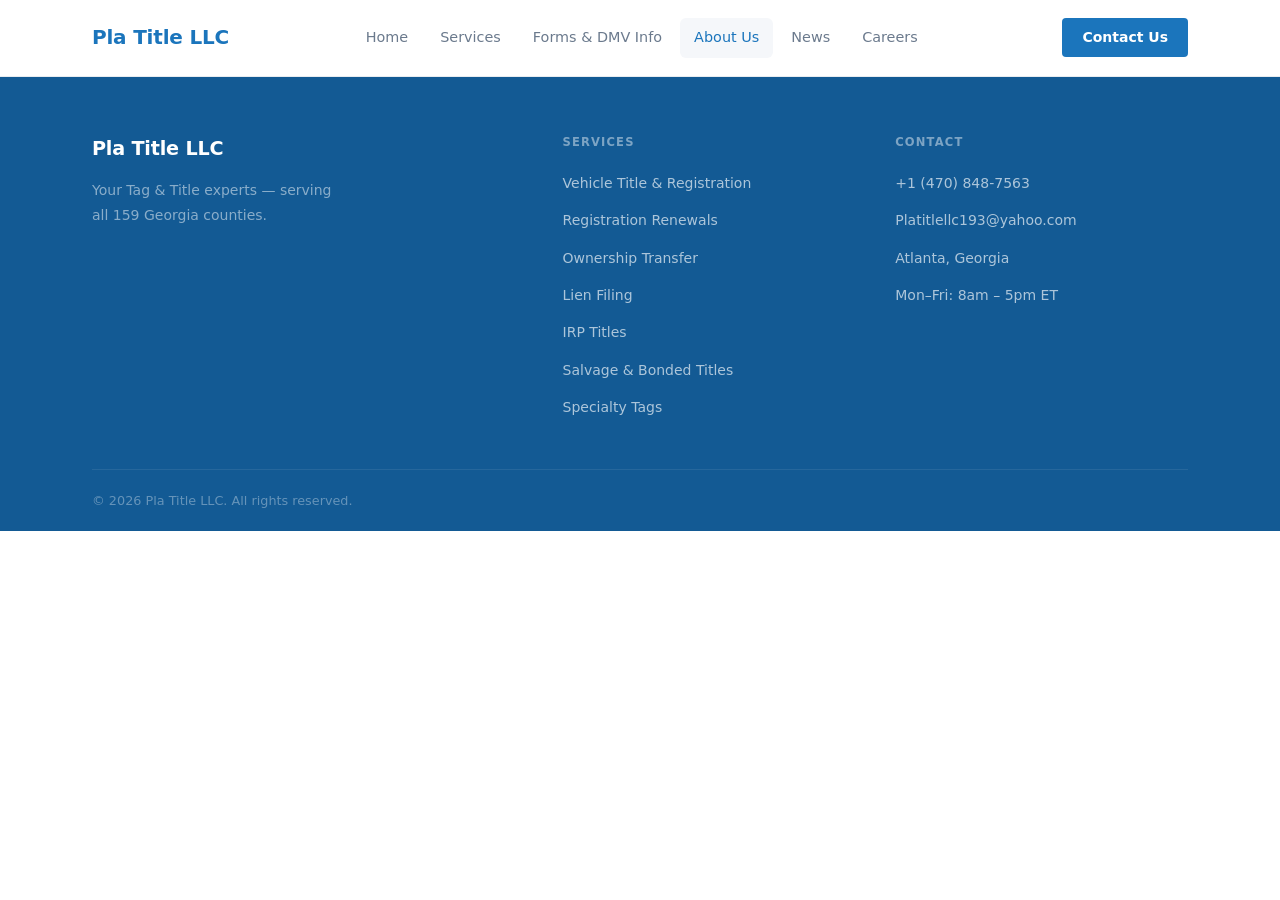
==== about.html @ d5fa71fb "Unified footer across all pages, remove DMV/Company cols, fix responsive" ====
<!DOCTYPE html>
<html lang="en">
<head>
  <meta charset="UTF-8" />
  <meta name="viewport" content="width=device-width, initial-scale=1.0" />
  <title>About Us – Pla Title LLC</title>
  <link rel="stylesheet" href="styles.css" />
</head>
<body>

  <header>
    <div class="nav-wrapper">
      <a href="index.html" class="logo"><span class="logo-name">Pla Title LLC</span></a>
      <nav>
        <a href="index.html" class="nav-link">Home</a>
        <a href="services.html" class="nav-link">Services</a>
        <a href="forms.html" class="nav-link">Forms &amp; DMV Info</a>
        <a href="about.html" class="nav-link active">About Us</a>
        <a href="news.html" class="nav-link">News</a>
        <a href="careers.html" class="nav-link">Careers</a>
      </nav>
      <a href="contact.html" class="btn-contact">Contact Us</a>
      <button class="hamburger" id="hamburger" aria-label="Open menu"><span></span><span></span><span></span></button>
    </div>
  </header>

  <div class="mobile-nav" id="mobileNav">
    <button class="mobile-close" id="mobileClose">✕</button>
    <a href="index.html">Home</a>
    <a href="services.html">Services</a>
    <a href="forms.html">Forms &amp; DMV Information</a>
    <a href="about.html">About Us</a>
    <a href="news.html">News</a>
    <a href="careers.html">Careers</a>
    <a href="contact.html" class="btn-contact">Contact Us</a>
  </div>

  <!--
  <section class="page-hero">...</section>
  <section class="section">...</section>
  <section class="section section-alt">...</section>
  <section class="cta-band">...</section>
  -->

  <footer>
    <div class="container">
      <div class="footer-top">
        <div class="footer-brand">
          <a href="index.html" class="logo"><span class="logo-name">Pla Title LLC</span></a>
          <p>Your Tag &amp; Title experts — serving all 159 Georgia counties.</p>
        </div>
        <div class="footer-cols">
          <div class="footer-col">
            <h4>Services</h4>
            <ul>
              <li><a href="services.html#vehicle-title">Vehicle Title &amp; Registration</a></li>
              <li><a href="services.html#renewals">Registration Renewals</a></li>
              <li><a href="services.html#transfers">Ownership Transfer</a></li>
              <li><a href="services.html#lien">Lien Filing</a></li>
              <li><a href="services.html#irp">IRP Titles</a></li>
              <li><a href="services.html#salvage">Salvage &amp; Bonded Titles</a></li>
              <li><a href="services.html#specialty">Specialty Tags</a></li>
            </ul>
          </div>
          <div class="footer-col">
            <h4>Contact</h4>
            <ul>
              <li><a href="https://wa.me/14708487563" target="_blank" rel="noopener">+1 (470) 848-7563</a></li>
              <li><a href="mailto:Platitlellc193@yahoo.com">Platitlellc193@yahoo.com</a></li>
              <li><a href="#">Atlanta, Georgia</a></li>
              <li><a href="#">Mon–Fri: 8am – 5pm ET</a></li>
            </ul>
          </div>
        </div>
      </div>
      <div class="footer-bottom">
        <p>© 2026 Pla Title LLC. All rights reserved.</p>
      </div>
    </div>
  </footer>

  <script src="script.js"></script>
</body>
</html>
---- styles.css ----
/* ===== RESET ===== */
*, *::before, *::after { box-sizing: border-box; margin: 0; padding: 0; }

:root {
  --navy: #1B75BC;
  --navy-dark: #135a94;
  --gold: #E84E1B;
  --white: #ffffff;
  --off-white: #f5f7fa;
  --light-gray: #e8ecf0;
  --gray: #6b7a8d;
  --text: #1e2d3d;
  --max-w: 1160px;
}

html { scroll-behavior: smooth; }
body { font-family: 'Segoe UI', system-ui, sans-serif; color: var(--text); background: var(--white); line-height: 1.65; font-size: 16px; }
a { text-decoration: none; color: inherit; }
img { max-width: 100%; display: block; }
ul { list-style: none; }

.container { max-width: var(--max-w); margin: 0 auto; padding: 0 32px; }

/* ===== HEADER ===== */
header {
  background: var(--white);
  border-bottom: 1px solid var(--light-gray);
  position: sticky;
  top: 0;
  z-index: 100;
}
.nav-wrapper {
  display: flex;
  align-items: center;
  justify-content: space-between;
  padding: 18px 32px;
  max-width: var(--max-w);
  margin: 0 auto;
}
.logo { display: flex; align-items: center; }
.logo-name {
  font-size: 1.25rem;
  font-weight: 700;
  color: var(--navy);
  letter-spacing: -0.2px;
}

nav { display: flex; gap: 4px; align-items: center; }
.nav-link {
  padding: 8px 14px;
  font-size: 0.9rem;
  font-weight: 500;
  color: var(--gray);
  border-radius: 6px;
  transition: color 0.2s, background 0.2s;
  white-space: nowrap;
  position: relative;
}
.nav-link:hover, .nav-link.active { color: var(--navy); background: var(--off-white); }

/* Dropdown */
.nav-item { position: relative; }
.nav-item:hover .dropdown { opacity: 1; visibility: visible; transform: translateY(0); }
.dropdown {
  position: absolute;
  top: calc(100% + 6px);
  left: 0;
  min-width: 210px;
  background: var(--white);
  border: 1px solid var(--light-gray);
  border-radius: 8px;
  box-shadow: 0 8px 32px rgba(0,0,0,0.10);
  padding: 6px;
  opacity: 0;
  visibility: hidden;
  transform: translateY(-6px);
  transition: all 0.2s;
  z-index: 200;
}
.dropdown a {
  display: block;
  padding: 8px 12px;
  font-size: 0.875rem;
  color: var(--gray);
  border-radius: 6px;
  transition: all 0.15s;
}
.dropdown a:hover { background: var(--off-white); color: var(--navy); }

.btn-contact {
  background: var(--navy);
  color: var(--white);
  padding: 8px 20px;
  border-radius: 4px;
  font-size: 0.875rem;
  font-weight: 600;
  white-space: nowrap;
  margin-left: 8px;
  transition: opacity 0.15s;
}
.btn-contact:hover { opacity: 0.85; }

/* Hamburger */
.hamburger {
  display: none;
  flex-direction: column;
  gap: 5px;
  background: none;
  border: none;
  cursor: pointer;
  padding: 4px;
}
.hamburger span { width: 22px; height: 2px; background: var(--navy); border-radius: 2px; transition: all 0.2s; }
.hamburger.open span:nth-child(1) { transform: translateY(7px) rotate(45deg); }
.hamburger.open span:nth-child(2) { opacity: 0; }
.hamburger.open span:nth-child(3) { transform: translateY(-7px) rotate(-45deg); }

.mobile-nav {
  display: none;
  position: fixed;
  inset: 0;
  background: var(--navy-dark);
  z-index: 99;
  padding: 72px 24px 24px;
  flex-direction: column;
  gap: 4px;
  overflow-y: auto;
}
.mobile-nav.open { display: flex; }
.mobile-nav a { color: rgba(255,255,255,0.85); font-size: 1.05rem; font-weight: 500; padding: 13px 16px; border-radius: 6px; border-bottom: 1px solid rgba(255,255,255,0.06); }
.mobile-nav a:hover { background: rgba(255,255,255,0.08); color: #fff; }
.mobile-nav .btn-contact { background: var(--gold); color: var(--navy-dark); text-align: center; margin-top: 16px; border-bottom: none; }
.mobile-close { position: fixed; top: 16px; right: 20px; background: none; border: none; color: #fff; font-size: 1.6rem; cursor: pointer; z-index: 100; }

/* ===== HERO ===== */
.hero {
  background: url('hero.jpg') center center / cover no-repeat;
  position: relative;
  padding: 120px 0;
  text-align: center;
  color: var(--white);
}
.hero::before {
  content: '';
  position: absolute;
  inset: 0;
  background: linear-gradient(rgba(10,30,55,0.72), rgba(10,30,55,0.72));
}
.hero-inner { position: relative; max-width: 680px; margin: 0 auto; }
.hero h1 {
  font-size: clamp(2rem, 4.5vw, 3rem);
  font-weight: 700;
  line-height: 1.2;
  margin-bottom: 18px;
  color: var(--white);
}
.hero p {
  font-size: 1.1rem;
  color: rgba(255,255,255,0.82);
  margin-bottom: 32px;
  line-height: 1.7;
}
.btn-learn {
  display: inline-block;
  background: var(--gold);
  color: var(--navy-dark);
  font-weight: 600;
  font-size: 0.9rem;
  padding: 11px 28px;
  border-radius: 4px;
  transition: opacity 0.15s;
}
.btn-learn:hover { opacity: 0.88; }

/* ===== SECTIONS ===== */
.section { padding: 80px 0; }
.section-alt { background: var(--off-white); }
.section-dark { background: var(--navy); }

.section-label {
  display: inline-block;
  font-size: 0.75rem;
  font-weight: 700;
  letter-spacing: 0.1em;
  text-transform: uppercase;
  color: var(--gold);
  margin-bottom: 10px;
}
.section-header { text-align: center; margin-bottom: 52px; }
.section-header h2 { font-size: clamp(1.6rem, 2.8vw, 2.1rem); font-weight: 700; color: var(--text); margin-bottom: 12px; }
.section-header p { color: var(--gray); max-width: 580px; margin: 0 auto; font-size: 1rem; }

/* ===== ABOUT ===== */
.about-block {
  display: grid;
  grid-template-columns: 1fr 1fr;
  gap: 64px;
  align-items: center;
}
.about-text h2 { font-size: clamp(1.5rem, 2.5vw, 2rem); font-weight: 700; margin-bottom: 16px; }
.about-text p { color: var(--gray); margin-bottom: 16px; line-height: 1.75; }
.about-text a {
  display: inline-block;
  margin-top: 8px;
  font-weight: 600;
  color: var(--navy);
  font-size: 0.9rem;
  border-bottom: 2px solid var(--gold);
  padding-bottom: 2px;
  transition: color 0.2s;
}
.about-text a:hover { color: var(--gold); }

.about-stats {
  display: grid;
  grid-template-columns: 1fr 1fr;
  gap: 20px;
}
.stat-box {
  background: var(--white);
  border: 1px solid var(--light-gray);
  border-radius: 10px;
  padding: 28px 20px;
  text-align: center;
}
.stat-box .num { font-size: 2.2rem; font-weight: 800; color: var(--navy); display: block; line-height: 1; }
.stat-box .lbl { font-size: 0.8rem; color: var(--gray); margin-top: 6px; display: block; }

/* ===== EXPERTISE - 3 COLUMNS ===== */
.expertise-grid {
  display: grid;
  grid-template-columns: repeat(3, 1fr);
  gap: 28px;
}
.expertise-card {
  background: var(--white);
  border: 1px solid var(--light-gray);
  border-radius: 10px;
  padding: 36px 28px;
  text-align: center;
  transition: box-shadow 0.2s, transform 0.2s;
}
.expertise-card:hover { box-shadow: 0 6px 24px rgba(0,0,0,0.08); transform: translateY(-3px); }
.expertise-icon { font-size: 2.2rem; margin-bottom: 18px; }
.expertise-card h3 { font-size: 1.1rem; font-weight: 700; color: var(--navy); margin-bottom: 12px; }
.expertise-card p { color: var(--gray); font-size: 0.9rem; line-height: 1.7; }

/* ===== SEGMENTS - 4 CARDS ===== */
.segments-grid {
  display: grid;
  grid-template-columns: repeat(2, 1fr);
  gap: 24px;
}
.segment-card {
  padding: 32px 0;
  border-top: 1px solid rgba(255,255,255,0.12);
}
.segment-icon { font-size: 1.6rem; margin-bottom: 12px; }
.segment-card h3 { font-size: 1rem; font-weight: 700; color: var(--white); margin-bottom: 10px; }
.segment-card p { color: rgba(255,255,255,0.6); font-size: 0.9rem; line-height: 1.75; margin-bottom: 14px; }
.segment-card a {
  font-size: 0.82rem;
  font-weight: 600;
  color: var(--gold);
  transition: opacity 0.2s;
}
.segment-card a:hover { opacity: 0.75; }
.section-dark .section-label { color: var(--gold); }
.section-dark .section-header h2 { color: var(--white); }
.section-dark .section-header p { color: rgba(255,255,255,0.65); }

/* ===== CTA BAND ===== */
.cta-band {
  background: var(--off-white);
  border-top: 1px solid var(--light-gray);
  border-bottom: 1px solid var(--light-gray);
  padding: 64px 0;
  text-align: center;
}
.cta-band h2 { font-size: clamp(1.5rem, 2.5vw, 2rem); font-weight: 700; margin-bottom: 12px; }
.cta-band p { color: var(--gray); margin-bottom: 28px; max-width: 520px; margin-left: auto; margin-right: auto; }
.cta-actions { display: flex; gap: 12px; justify-content: center; flex-wrap: wrap; }
.btn-primary-solid {
  background: var(--navy);
  color: var(--white);
  font-weight: 600;
  font-size: 0.9rem;
  padding: 11px 26px;
  border-radius: 4px;
  transition: opacity 0.15s;
}
.btn-primary-solid:hover { opacity: 0.85; }
.btn-ghost {
  background: transparent;
  color: var(--navy);
  font-weight: 600;
  font-size: 0.9rem;
  padding: 11px 26px;
  border-radius: 4px;
  border: 1.5px solid var(--navy);
  transition: opacity 0.15s;
}
.btn-ghost:hover { opacity: 0.7; }

/* ===== PAGE HERO (inner pages) ===== */
.page-hero {
  background: var(--navy);
  padding: 100px 0;
  text-align: center;
  color: var(--white);
}
.page-hero h1 { font-size: clamp(1.6rem, 3vw, 2.2rem); font-weight: 700; color: var(--white); margin-bottom: 10px; }
.page-hero p { color: rgba(255,255,255,0.72); max-width: 560px; margin: 0 auto; }
.breadcrumb { display: flex; gap: 8px; align-items: center; justify-content: center; font-size: 0.8rem; color: rgba(255,255,255,0.5); margin-bottom: 14px; }
.breadcrumb a { color: var(--gold); }

.page-hero-services {
  background-image: url('services.jpg') !important;
  background-size: cover !important;
  background-position: center center !important;
  background-repeat: no-repeat !important;
  position: relative;
}
.page-hero-services::before {
  content: '';
  position: absolute;
  inset: 0;
  background: rgba(10, 30, 55, 0.65);
  z-index: 0;
}
.page-hero-services .container {
  position: relative;
  z-index: 1;
}

/* ===== SERVICES PAGE ===== */
.services-list { display: grid; grid-template-columns: repeat(auto-fill, minmax(300px, 1fr)); gap: 20px; }
.svc-item {
  display: flex;
  gap: 14px;
  background: var(--white);
  border: 1px solid var(--light-gray);
  border-radius: 8px;
  padding: 22px;
  transition: border-color 0.2s, box-shadow 0.2s;
}
.svc-item:hover { border-color: var(--navy); box-shadow: 0 4px 16px rgba(0,0,0,0.06); }
.svc-num {
  width: 34px;
  height: 34px;
  background: var(--navy);
  color: var(--gold);
  border-radius: 6px;
  display: flex;
  align-items: center;
  justify-content: center;
  font-weight: 700;
  font-size: 0.82rem;
  flex-shrink: 0;
}
.svc-item h4 { font-size: 0.95rem; font-weight: 700; color: var(--navy); margin-bottom: 4px; }
.svc-item p { font-size: 0.85rem; color: var(--gray); line-height: 1.6; }

/* ===== ABOUT PAGE ===== */
.values-grid { display: grid; grid-template-columns: repeat(2, 1fr); gap: 24px; }
.value-card { background: var(--white); border: 1px solid var(--light-gray); border-radius: 8px; padding: 28px; }
.value-card .icon { font-size: 1.8rem; margin-bottom: 12px; }
.value-card h3 { font-size: 1rem; font-weight: 700; color: var(--navy); margin-bottom: 8px; }
.value-card p { font-size: 0.88rem; color: var(--gray); line-height: 1.7; }

/* ===== CONTACT PAGE ===== */
.contact-layout { display: grid; grid-template-columns: 1fr 1.6fr; gap: 56px; align-items: start; }
.contact-sidebar h2 { font-size: 1.5rem; font-weight: 700; margin-bottom: 12px; }
.contact-sidebar p { color: var(--gray); margin-bottom: 32px; line-height: 1.7; }
.contact-items { display: flex; flex-direction: column; gap: 18px; }
.c-item { display: flex; gap: 14px; align-items: flex-start; }
.c-icon { width: 42px; height: 42px; background: var(--off-white); border: 1px solid var(--light-gray); border-radius: 8px; display: flex; align-items: center; justify-content: center; font-size: 1.1rem; flex-shrink: 0; }
.c-item strong { display: block; font-size: 0.9rem; color: var(--text); }
.c-item span { font-size: 0.875rem; color: var(--gray); }

.contact-form-box {
  background: var(--white);
  border: 1px solid var(--light-gray);
  border-radius: 10px;
  padding: 36px;
  box-shadow: 0 4px 24px rgba(0,0,0,0.06);
}
.contact-form-box h3 { font-size: 1.2rem; font-weight: 700; color: var(--navy); margin-bottom: 24px; }
.form-group { margin-bottom: 18px; }
.form-row { display: grid; grid-template-columns: 1fr 1fr; gap: 14px; }
label { display: block; font-size: 0.82rem; font-weight: 600; color: var(--text); margin-bottom: 6px; }
input, select, textarea {
  width: 100%;
  padding: 10px 14px;
  border: 1.5px solid var(--light-gray);
  border-radius: 6px;
  font-family: inherit;
  font-size: 0.9rem;
  color: var(--text);
  background: var(--white);
  outline: none;
  transition: border-color 0.2s;
}
input:focus, select:focus, textarea:focus { border-color: var(--navy); }
textarea { min-height: 110px; resize: vertical; }
select { appearance: none; background-image: url("data:image/svg+xml,%3Csvg xmlns='http://www.w3.org/2000/svg' width='12' height='8' viewBox='0 0 12 8'%3E%3Cpath d='M1 1l5 5 5-5' stroke='%236b7a8d' stroke-width='1.5' fill='none' stroke-linecap='round'/%3E%3C/svg%3E"); background-repeat: no-repeat; background-position: right 12px center; padding-right: 36px; }

/* ===== FORMS PAGE ===== */
.forms-grid { display: grid; grid-template-columns: repeat(auto-fill, minmax(260px, 1fr)); gap: 16px; }
.form-card {
  display: flex;
  gap: 12px;
  align-items: center;
  background: var(--white);
  border: 1px solid var(--light-gray);
  border-radius: 8px;
  padding: 18px 20px;
  transition: border-color 0.2s, box-shadow 0.2s;
  cursor: pointer;
}
.form-card:hover { border-color: var(--navy); box-shadow: 0 3px 12px rgba(0,0,0,0.06); }
.form-card-icon { font-size: 1.5rem; flex-shrink: 0; }
.form-card h4 { font-size: 0.88rem; font-weight: 700; color: var(--navy); margin-bottom: 2px; }
.form-card span { font-size: 0.75rem; color: var(--gray); }

/* ===== CAREERS PAGE ===== */
.jobs-list { display: flex; flex-direction: column; gap: 14px; }
.job-card {
  display: flex;
  align-items: center;
  justify-content: space-between;
  gap: 24px;
  background: var(--white);
  border: 1px solid var(--light-gray);
  border-radius: 8px;
  padding: 22px 24px;
  transition: border-color 0.2s;
}
.job-card:hover { border-color: var(--navy); }
.job-info h4 { font-size: 0.95rem; font-weight: 700; color: var(--navy); margin-bottom: 4px; }
.job-info p { font-size: 0.85rem; color: var(--gray); }
.job-tags { display: flex; gap: 6px; flex-wrap: wrap; margin-top: 8px; }
.tag { padding: 3px 10px; background: var(--off-white); border: 1px solid var(--light-gray); border-radius: 10px; font-size: 0.72rem; font-weight: 600; color: var(--gray); }
.tag.remote { background: rgba(200,168,75,0.1); border-color: rgba(200,168,75,0.4); color: #7a5c00; }

/* ===== NEWS PAGE ===== */
.news-grid { display: grid; grid-template-columns: repeat(3, 1fr); gap: 24px; }
.news-card { background: var(--white); border: 1px solid var(--light-gray); border-radius: 10px; overflow: hidden; transition: box-shadow 0.2s, transform 0.2s; }
.news-card:hover { box-shadow: 0 6px 24px rgba(0,0,0,0.09); transform: translateY(-3px); }
.news-thumb { height: 160px; background: linear-gradient(135deg, var(--navy) 0%, #2a5a8c 100%); display: flex; align-items: center; justify-content: center; font-size: 2.5rem; }
.news-body { padding: 20px; }
.news-date { font-size: 0.75rem; font-weight: 600; color: var(--gray); margin-bottom: 8px; }
.news-body h4 { font-size: 0.95rem; font-weight: 700; color: var(--navy); margin-bottom: 8px; line-height: 1.4; }
.news-body p { font-size: 0.85rem; color: var(--gray); line-height: 1.65; }

/* ===== SERVICES PAGE (simple) ===== */
.svc-intro {
  padding: 56px 0 40px;
  border-bottom: 1px solid var(--light-gray);
}
.svc-intro h1 { font-size: clamp(1.5rem, 2.5vw, 2rem); font-weight: 700; color: var(--navy); margin-bottom: 14px; }
.svc-intro p { color: var(--gray); max-width: 680px; line-height: 1.75; }

.svc-list-section { padding: 56px 0 72px; }
.svc-plain-list {
  display: grid;
  grid-template-columns: repeat(2, 1fr);
  gap: 24px;
}
.svc-entry {
  border: 1px solid var(--light-gray);
  border-radius: 8px;
  padding: 32px 28px;
  background: var(--white);
}
.svc-icon { margin-bottom: 16px; line-height: 1; }
.svc-icon i {
  font-size: 2rem;
  color: #E84E1B !important;
  display: inline-block;
}
.svc-entry h3 { font-size: 1rem; font-weight: 700; color: var(--navy); margin-bottom: 10px; }
.svc-entry p { color: var(--gray); font-size: 0.875rem; line-height: 1.8; }

@media (max-width: 640px) {
  .svc-list-section { padding: 36px 0 52px; }
  .svc-plain-list { grid-template-columns: 1fr; gap: 16px; }
  .svc-entry { padding: 24px 20px; }
  .svc-icon i { font-size: 1.8rem; color: #E84E1B !important; }
}

/* ===== FOOTER ===== */
footer {
  background: var(--navy-dark);
  color: var(--white);
  padding: 56px 0 0;
}
.footer-top {
  display: grid;
  grid-template-columns: 1.3fr 2fr;
  gap: 64px;
  padding-bottom: 48px;
  border-bottom: 1px solid rgba(255,255,255,0.08);
}
.footer-brand .logo-name { color: var(--white); font-size: 1.2rem; }
.footer-brand > p {
  margin-top: 14px;
  font-size: 0.875rem;
  color: rgba(255,255,255,0.5);
  line-height: 1.75;
  max-width: 240px;
}
.footer-cols {
  display: grid;
  grid-template-columns: repeat(2, 1fr);
  gap: 40px;
}
.footer-col h4 {
  font-size: 0.72rem;
  font-weight: 700;
  text-transform: uppercase;
  letter-spacing: 0.1em;
  color: rgba(255,255,255,0.45);
  margin-bottom: 18px;
}
.footer-col ul { display: flex; flex-direction: column; gap: 11px; }
.footer-col ul a {
  font-size: 0.875rem;
  color: rgba(255,255,255,0.65);
  transition: color 0.15s;
  line-height: 1.4;
}
.footer-col ul a:hover { color: var(--gold); }
.footer-bottom {
  padding: 20px 0;
  display: flex;
  justify-content: space-between;
  align-items: center;
  flex-wrap: wrap;
  gap: 10px;
}
.footer-bottom p { font-size: 0.8rem; color: rgba(255,255,255,0.35); }
.footer-bottom-links { display: flex; gap: 20px; }
.footer-bottom-links a { font-size: 0.8rem; color: rgba(255,255,255,0.35); transition: color 0.15s; }
.footer-bottom-links a:hover { color: var(--gold); }

/* ===== RESPONSIVE ===== */
@media (max-width: 900px) {
  nav, .btn-contact { display: none; }
  .hamburger { display: flex; }
  .footer-top { grid-template-columns: 1fr; gap: 36px; }
  .footer-brand > p { max-width: 100%; }
  .footer-cols { grid-template-columns: repeat(3, 1fr); gap: 20px; }
  .about-block { grid-template-columns: 1fr; gap: 32px; }
  .about-stats { grid-template-columns: repeat(2, 1fr); gap: 14px; }
  .expertise-grid { grid-template-columns: repeat(2, 1fr); gap: 16px; }
  .segments-grid { grid-template-columns: 1fr; }
  .footer-grid { grid-template-columns: 1fr 1fr; gap: 28px; }
  .contact-layout { grid-template-columns: 1fr; gap: 32px; }
  .news-grid { grid-template-columns: repeat(2, 1fr); }
  .values-grid { grid-template-columns: 1fr; }
  .section { padding: 56px 0; }
  .page-hero { padding: 64px 0; }
  .svc-intro { padding: 36px 0 28px; }
  .svc-list-section { padding: 36px 0 48px; }
  .svc-plain-list { grid-template-columns: 1fr; gap: 14px; }
  .svc-entry { padding: 24px 20px; }
}

@media (max-width: 600px) {
  .container { padding: 0 16px; }
  .nav-wrapper { padding: 14px 16px; }
  .hero { padding: 72px 0; }
  .hero h1 { font-size: 1.7rem; }
  .hero p { font-size: 0.95rem; }
  .page-hero { padding: 52px 0; }
  .page-hero h1 { font-size: 1.5rem; }
  .section { padding: 44px 0; }
  .expertise-grid { grid-template-columns: 1fr; gap: 14px; }
  .footer-grid { grid-template-columns: 1fr; gap: 24px; }
  footer { padding: 36px 0 0; }
  .footer-grid { padding-bottom: 28px; }
  .about-stats { grid-template-columns: repeat(2, 1fr); gap: 12px; }
  .stat-box { padding: 20px 14px; }
  .stat-box .num { font-size: 1.8rem; }
  .news-grid { grid-template-columns: 1fr; }
  .form-row { grid-template-columns: 1fr; }
  .job-card { flex-direction: column; align-items: flex-start; gap: 14px; }
  .cta-band { padding: 44px 0; }
  .footer-bottom { flex-direction: column; text-align: center; gap: 8px; }
  .svc-plain-list { gap: 12px; }
  .svc-entry { padding: 20px 16px; }
  .svc-icon i { font-size: 1.6rem; }
}
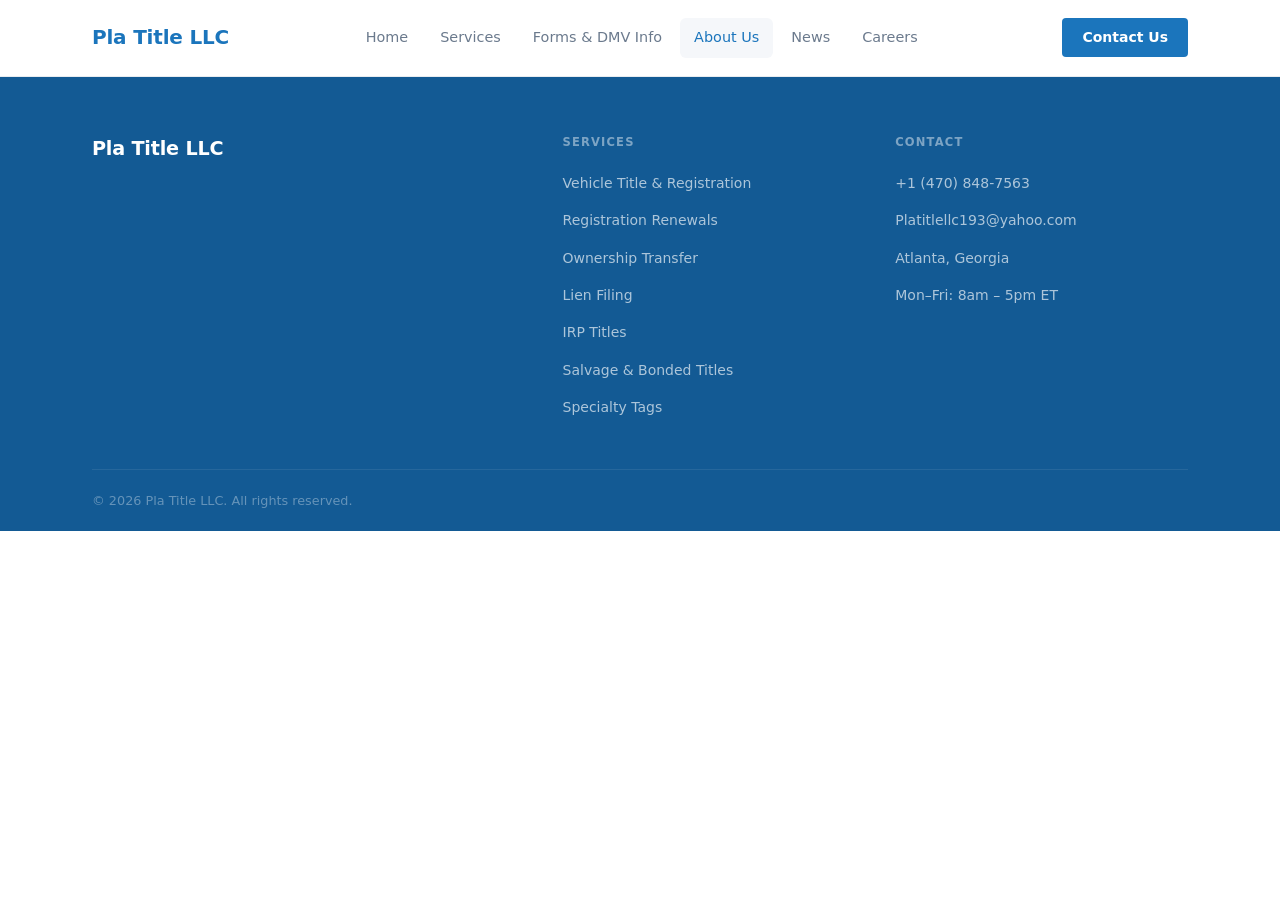
==== commit 4c1500b8: "Remove tagline from footer brand across all pages" ====
--- a/about.html
+++ b/about.html
@@ -47,7 +47,6 @@
       <div class="footer-top">
         <div class="footer-brand">
           <a href="index.html" class="logo"><span class="logo-name">Pla Title LLC</span></a>
-          <p>Your Tag &amp; Title experts — serving all 159 Georgia counties.</p>
         </div>
         <div class="footer-cols">
           <div class="footer-col">
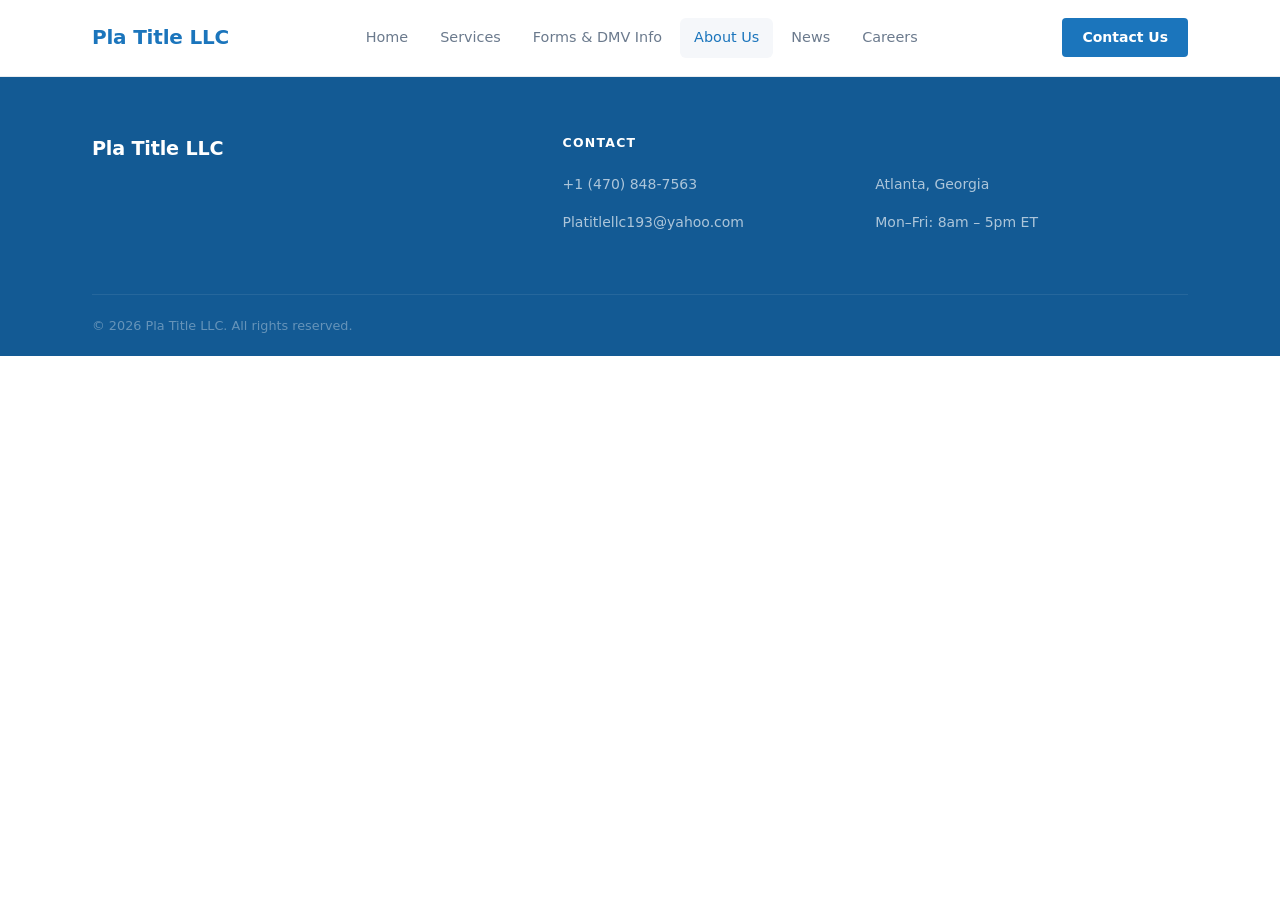
==== commit 052dbe28: "Remove Services from footer, keep Contact only" ====
--- a/about.html
+++ b/about.html
@@ -50,18 +50,6 @@
         </div>
         <div class="footer-cols">
           <div class="footer-col">
-            <h4>Services</h4>
-            <ul>
-              <li><a href="services.html#vehicle-title">Vehicle Title &amp; Registration</a></li>
-              <li><a href="services.html#renewals">Registration Renewals</a></li>
-              <li><a href="services.html#transfers">Ownership Transfer</a></li>
-              <li><a href="services.html#lien">Lien Filing</a></li>
-              <li><a href="services.html#irp">IRP Titles</a></li>
-              <li><a href="services.html#salvage">Salvage &amp; Bonded Titles</a></li>
-              <li><a href="services.html#specialty">Specialty Tags</a></li>
-            </ul>
-          </div>
-          <div class="footer-col">
             <h4>Contact</h4>
             <ul>
               <li><a href="https://wa.me/14708487563" target="_blank" rel="noopener">+1 (470) 848-7563</a></li>
--- a/styles.css
+++ b/styles.css
@@ -512,18 +512,23 @@
 }
 .footer-cols {
   display: grid;
-  grid-template-columns: repeat(2, 1fr);
+  grid-template-columns: 1fr;
   gap: 40px;
 }
 .footer-col h4 {
-  font-size: 0.72rem;
-  font-weight: 700;
+  font-size: 0.78rem;
+  font-weight: 800;
   text-transform: uppercase;
   letter-spacing: 0.1em;
-  color: rgba(255,255,255,0.45);
+  color: var(--white);
   margin-bottom: 18px;
 }
-.footer-col ul { display: flex; flex-direction: column; gap: 11px; }
+.footer-col ul {
+  columns: 2;
+  column-gap: 24px;
+  gap: 0;
+}
+.footer-col ul li { margin-bottom: 11px; break-inside: avoid; }
 .footer-col ul a {
   font-size: 0.875rem;
   color: rgba(255,255,255,0.65);
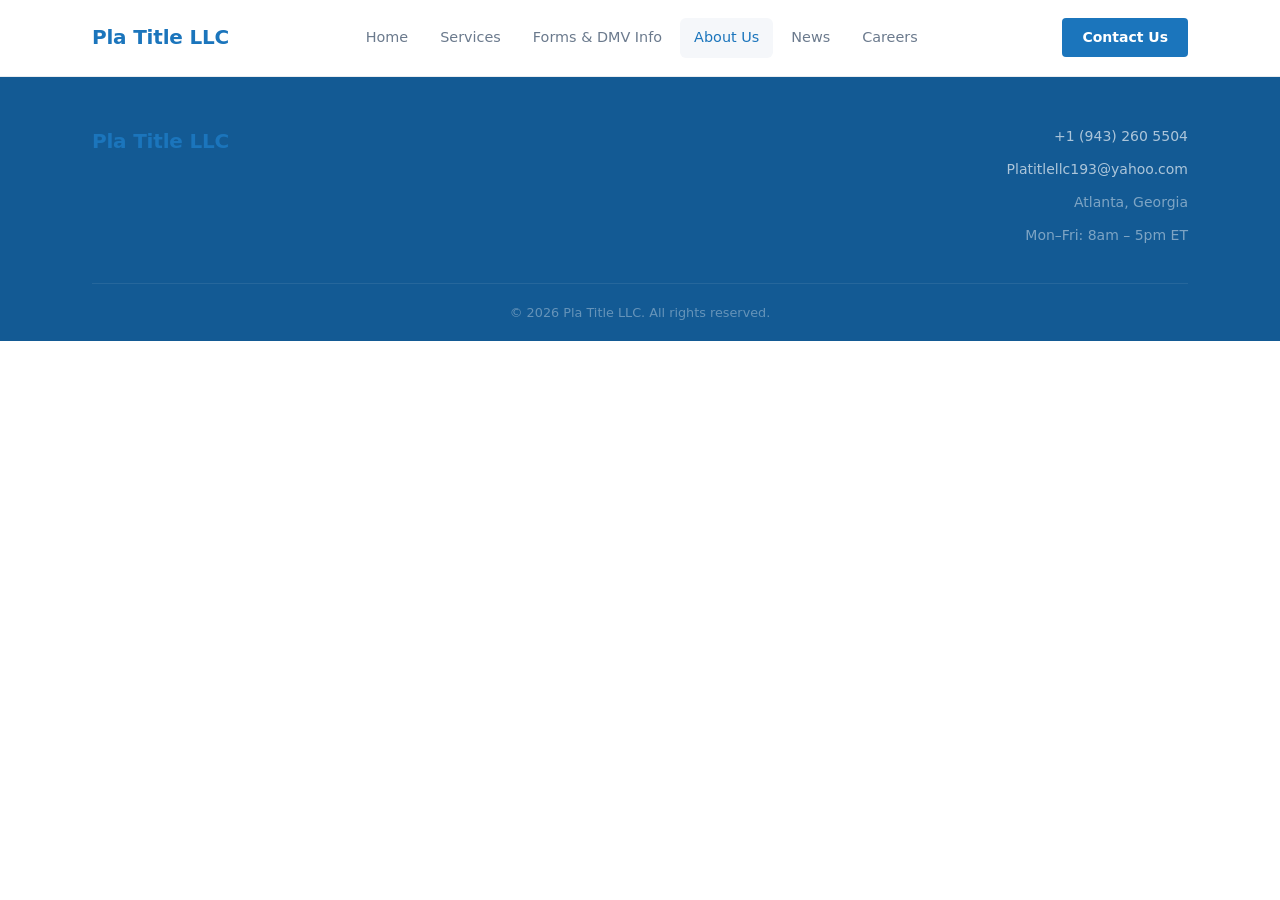
==== commit 520f46fb: "Number Updated" ====
--- a/about.html
+++ b/about.html
@@ -45,19 +45,12 @@
   <footer>
     <div class="container">
       <div class="footer-top">
-        <div class="footer-brand">
-          <a href="index.html" class="logo"><span class="logo-name">Pla Title LLC</span></a>
-        </div>
-        <div class="footer-cols">
-          <div class="footer-col">
-            <h4>Contact</h4>
-            <ul>
-              <li><a href="https://wa.me/14708487563" target="_blank" rel="noopener">+1 (470) 848-7563</a></li>
-              <li><a href="mailto:Platitlellc193@yahoo.com">Platitlellc193@yahoo.com</a></li>
-              <li><a href="#">Atlanta, Georgia</a></li>
-              <li><a href="#">Mon–Fri: 8am – 5pm ET</a></li>
-            </ul>
-          </div>
+        <a href="index.html" class="logo"><span class="logo-name">Pla Title LLC</span></a>
+        <div class="footer-contact">
+          <a href="https://wa.me/14708487563" target="_blank" rel="noopener">+1 (943) 260 5504</a>
+          <a href="mailto:Platitlellc193@yahoo.com">Platitlellc193@yahoo.com</a>
+          <span>Atlanta, Georgia</span>
+          <span>Mon–Fri: 8am – 5pm ET</span>
         </div>
       </div>
       <div class="footer-bottom">
--- a/styles.css
+++ b/styles.css
@@ -493,61 +493,43 @@
 footer {
   background: var(--navy-dark);
   color: var(--white);
-  padding: 56px 0 0;
+  padding: 48px 0 0;
 }
 .footer-top {
-  display: grid;
-  grid-template-columns: 1.3fr 2fr;
-  gap: 64px;
-  padding-bottom: 48px;
+  display: flex;
+  justify-content: space-between;
+  align-items: flex-start;
+  gap: 48px;
+  padding-bottom: 36px;
   border-bottom: 1px solid rgba(255,255,255,0.08);
+  flex-wrap: wrap;
 }
 .footer-brand .logo-name { color: var(--white); font-size: 1.2rem; }
-.footer-brand > p {
-  margin-top: 14px;
-  font-size: 0.875rem;
-  color: rgba(255,255,255,0.5);
-  line-height: 1.75;
-  max-width: 240px;
-}
-.footer-cols {
-  display: grid;
-  grid-template-columns: 1fr;
-  gap: 40px;
-}
-.footer-col h4 {
-  font-size: 0.78rem;
-  font-weight: 800;
-  text-transform: uppercase;
-  letter-spacing: 0.1em;
-  color: var(--white);
-  margin-bottom: 18px;
-}
-.footer-col ul {
-  columns: 2;
-  column-gap: 24px;
-  gap: 0;
-}
-.footer-col ul li { margin-bottom: 11px; break-inside: avoid; }
-.footer-col ul a {
+.footer-contact { display: flex; flex-direction: column; gap: 10px; align-items: flex-end; }
+.footer-contact a {
   font-size: 0.875rem;
   color: rgba(255,255,255,0.65);
   transition: color 0.15s;
-  line-height: 1.4;
-}
-.footer-col ul a:hover { color: var(--gold); }
+  text-align: right;
+}
+.footer-contact a:hover { color: var(--gold); }
+.footer-contact span {
+  font-size: 0.875rem;
+  color: rgba(255,255,255,0.45);
+  text-align: right;
+}
 .footer-bottom {
-  padding: 20px 0;
-  display: flex;
-  justify-content: space-between;
-  align-items: center;
-  flex-wrap: wrap;
-  gap: 10px;
+  padding: 18px 0;
+  display: flex;
+  justify-content: center;
 }
 .footer-bottom p { font-size: 0.8rem; color: rgba(255,255,255,0.35); }
-.footer-bottom-links { display: flex; gap: 20px; }
-.footer-bottom-links a { font-size: 0.8rem; color: rgba(255,255,255,0.35); transition: color 0.15s; }
-.footer-bottom-links a:hover { color: var(--gold); }
+
+@media (max-width: 600px) {
+  .footer-top { flex-direction: column; gap: 28px; }
+  .footer-contact { align-items: flex-start; }
+  .footer-contact a, .footer-contact span { text-align: left; }
+}
 
 /* ===== RESPONSIVE ===== */
 @media (max-width: 900px) {
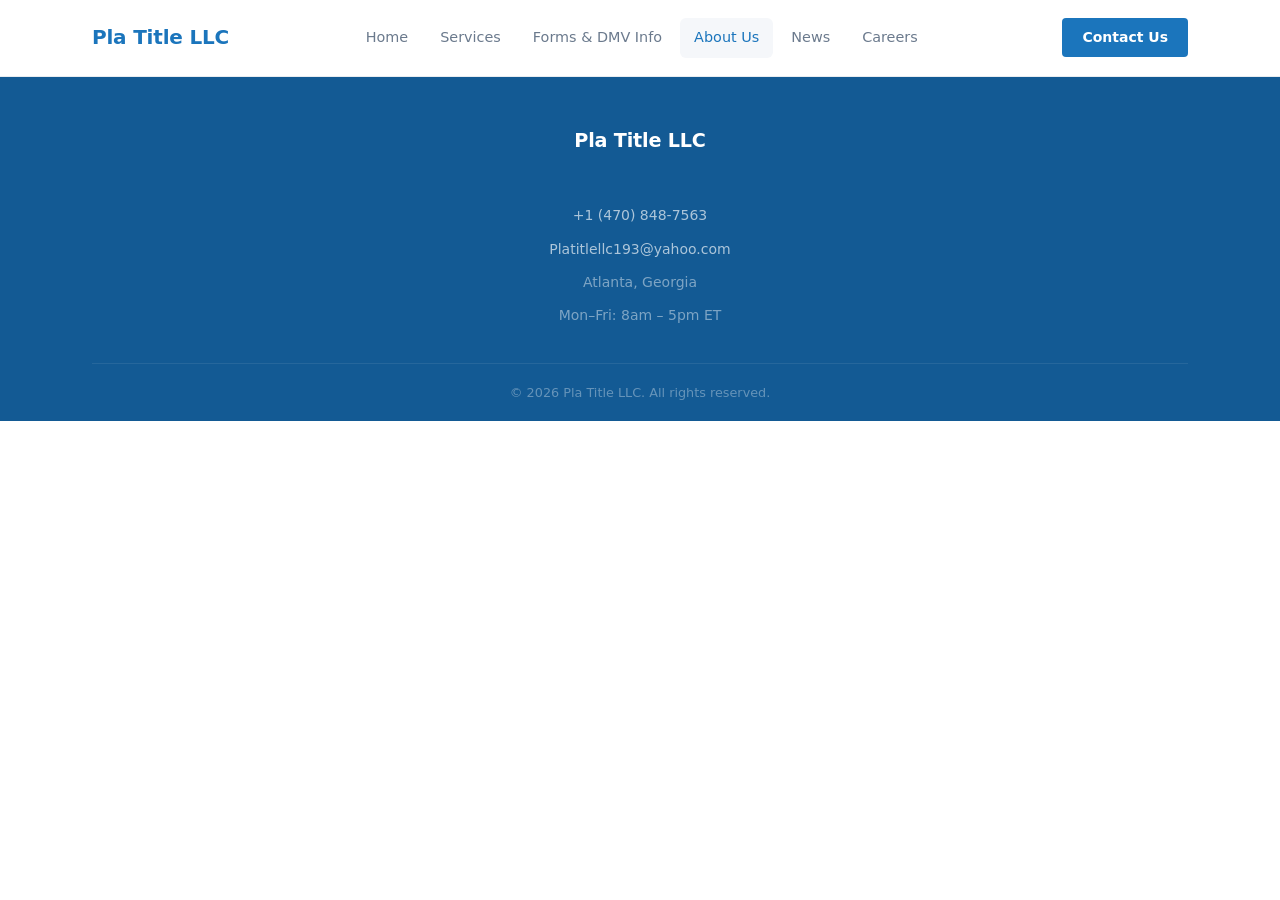
==== commit 5617a9fb: "Hi" ====
--- a/about.html
+++ b/about.html
@@ -47,7 +47,7 @@
       <div class="footer-top">
         <a href="index.html" class="logo"><span class="logo-name">Pla Title LLC</span></a>
         <div class="footer-contact">
-          <a href="https://wa.me/14708487563" target="_blank" rel="noopener">+1 (943) 260 5504</a>
+          <a href="tel:+14708487563">+1 (470) 848-7563</a>
           <a href="mailto:Platitlellc193@yahoo.com">Platitlellc193@yahoo.com</a>
           <span>Atlanta, Georgia</span>
           <span>Mon–Fri: 8am – 5pm ET</span>
--- a/styles.css
+++ b/styles.css
@@ -497,26 +497,27 @@
 }
 .footer-top {
   display: flex;
-  justify-content: space-between;
-  align-items: flex-start;
+  flex-direction: column;
+  align-items: center;
+  text-align: center;
   gap: 48px;
   padding-bottom: 36px;
   border-bottom: 1px solid rgba(255,255,255,0.08);
   flex-wrap: wrap;
 }
-.footer-brand .logo-name { color: var(--white); font-size: 1.2rem; }
-.footer-contact { display: flex; flex-direction: column; gap: 10px; align-items: flex-end; }
+.footer-top .logo-name { color: var(--white); font-size: 1.2rem; }
+.footer-contact { display: flex; flex-direction: column; gap: 10px; align-items: center; }
 .footer-contact a {
   font-size: 0.875rem;
   color: rgba(255,255,255,0.65);
   transition: color 0.15s;
-  text-align: right;
+  text-align: center;
 }
 .footer-contact a:hover { color: var(--gold); }
 .footer-contact span {
   font-size: 0.875rem;
   color: rgba(255,255,255,0.45);
-  text-align: right;
+  text-align: center;
 }
 .footer-bottom {
   padding: 18px 0;
@@ -524,25 +525,15 @@
   justify-content: center;
 }
 .footer-bottom p { font-size: 0.8rem; color: rgba(255,255,255,0.35); }
-
-@media (max-width: 600px) {
-  .footer-top { flex-direction: column; gap: 28px; }
-  .footer-contact { align-items: flex-start; }
-  .footer-contact a, .footer-contact span { text-align: left; }
-}
 
 /* ===== RESPONSIVE ===== */
 @media (max-width: 900px) {
   nav, .btn-contact { display: none; }
   .hamburger { display: flex; }
-  .footer-top { grid-template-columns: 1fr; gap: 36px; }
-  .footer-brand > p { max-width: 100%; }
-  .footer-cols { grid-template-columns: repeat(3, 1fr); gap: 20px; }
   .about-block { grid-template-columns: 1fr; gap: 32px; }
   .about-stats { grid-template-columns: repeat(2, 1fr); gap: 14px; }
   .expertise-grid { grid-template-columns: repeat(2, 1fr); gap: 16px; }
   .segments-grid { grid-template-columns: 1fr; }
-  .footer-grid { grid-template-columns: 1fr 1fr; gap: 28px; }
   .contact-layout { grid-template-columns: 1fr; gap: 32px; }
   .news-grid { grid-template-columns: repeat(2, 1fr); }
   .values-grid { grid-template-columns: 1fr; }
@@ -564,9 +555,7 @@
   .page-hero h1 { font-size: 1.5rem; }
   .section { padding: 44px 0; }
   .expertise-grid { grid-template-columns: 1fr; gap: 14px; }
-  .footer-grid { grid-template-columns: 1fr; gap: 24px; }
   footer { padding: 36px 0 0; }
-  .footer-grid { padding-bottom: 28px; }
   .about-stats { grid-template-columns: repeat(2, 1fr); gap: 12px; }
   .stat-box { padding: 20px 14px; }
   .stat-box .num { font-size: 1.8rem; }
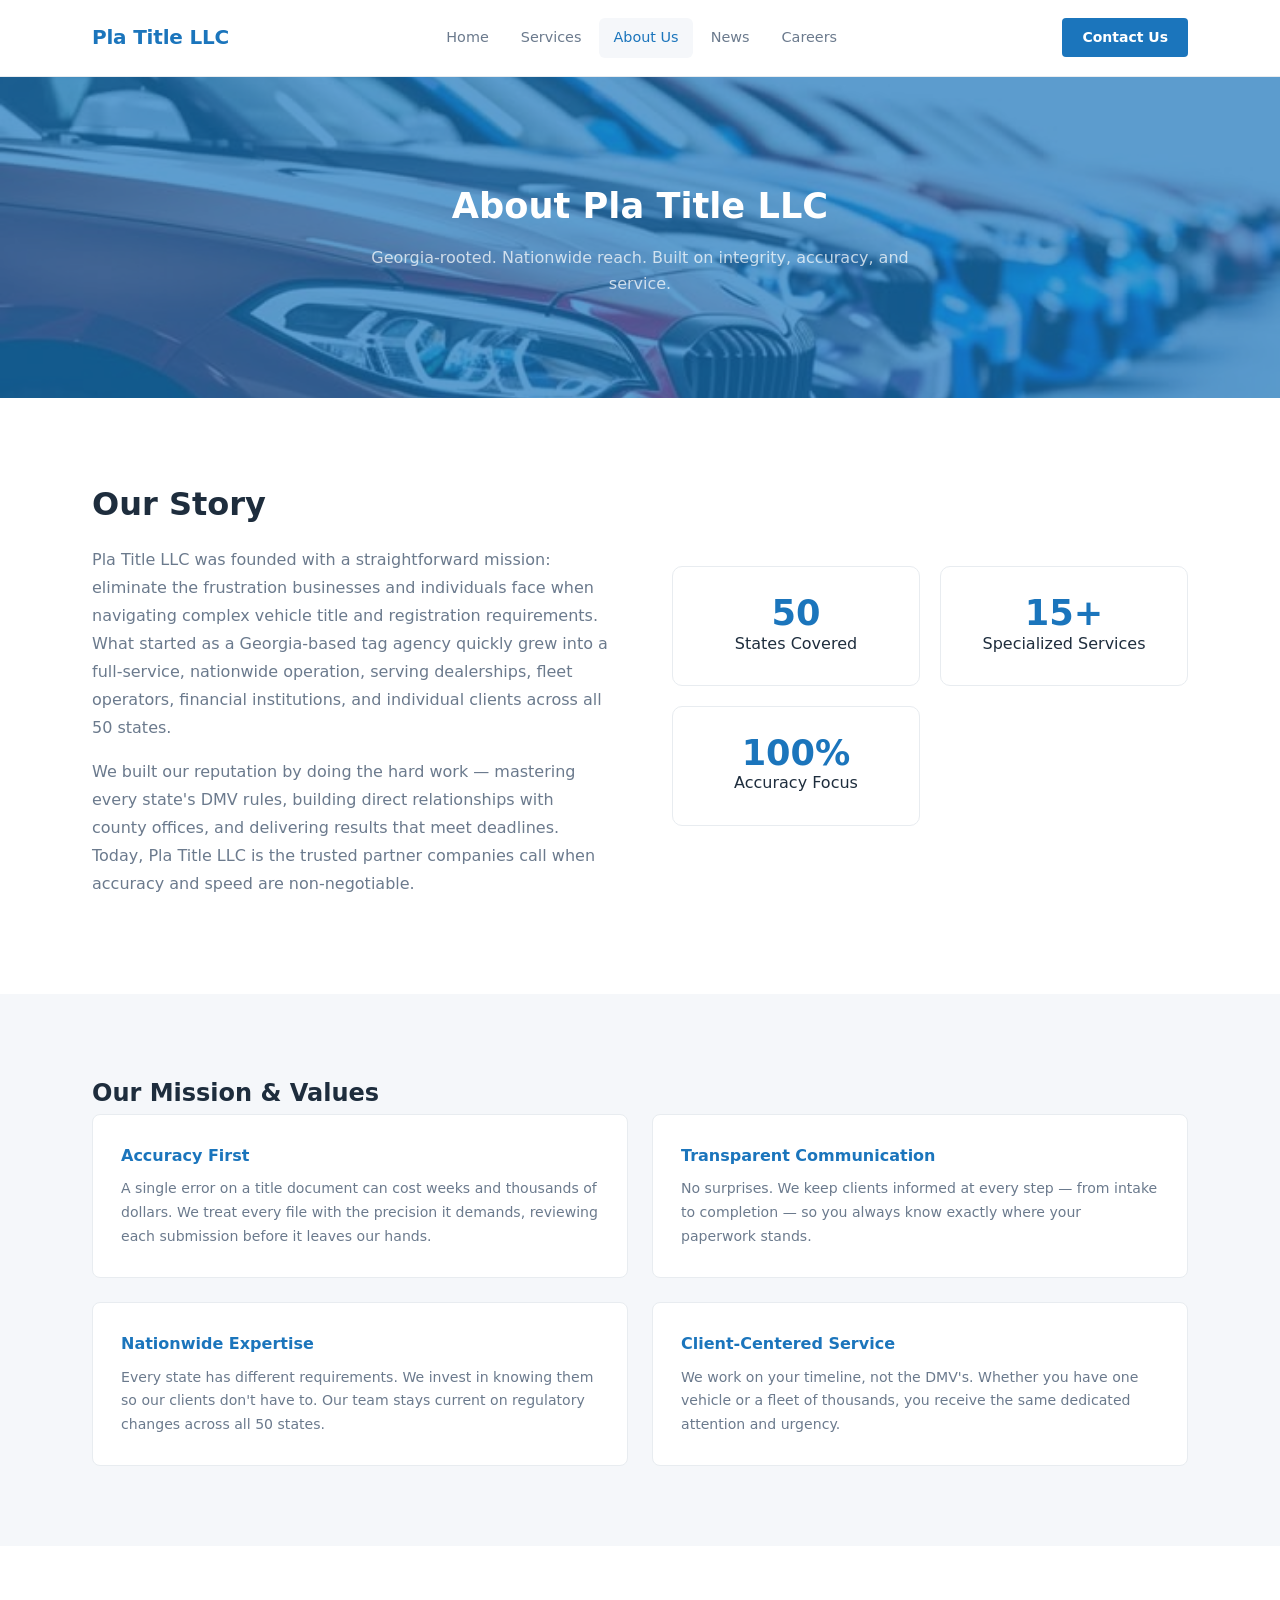
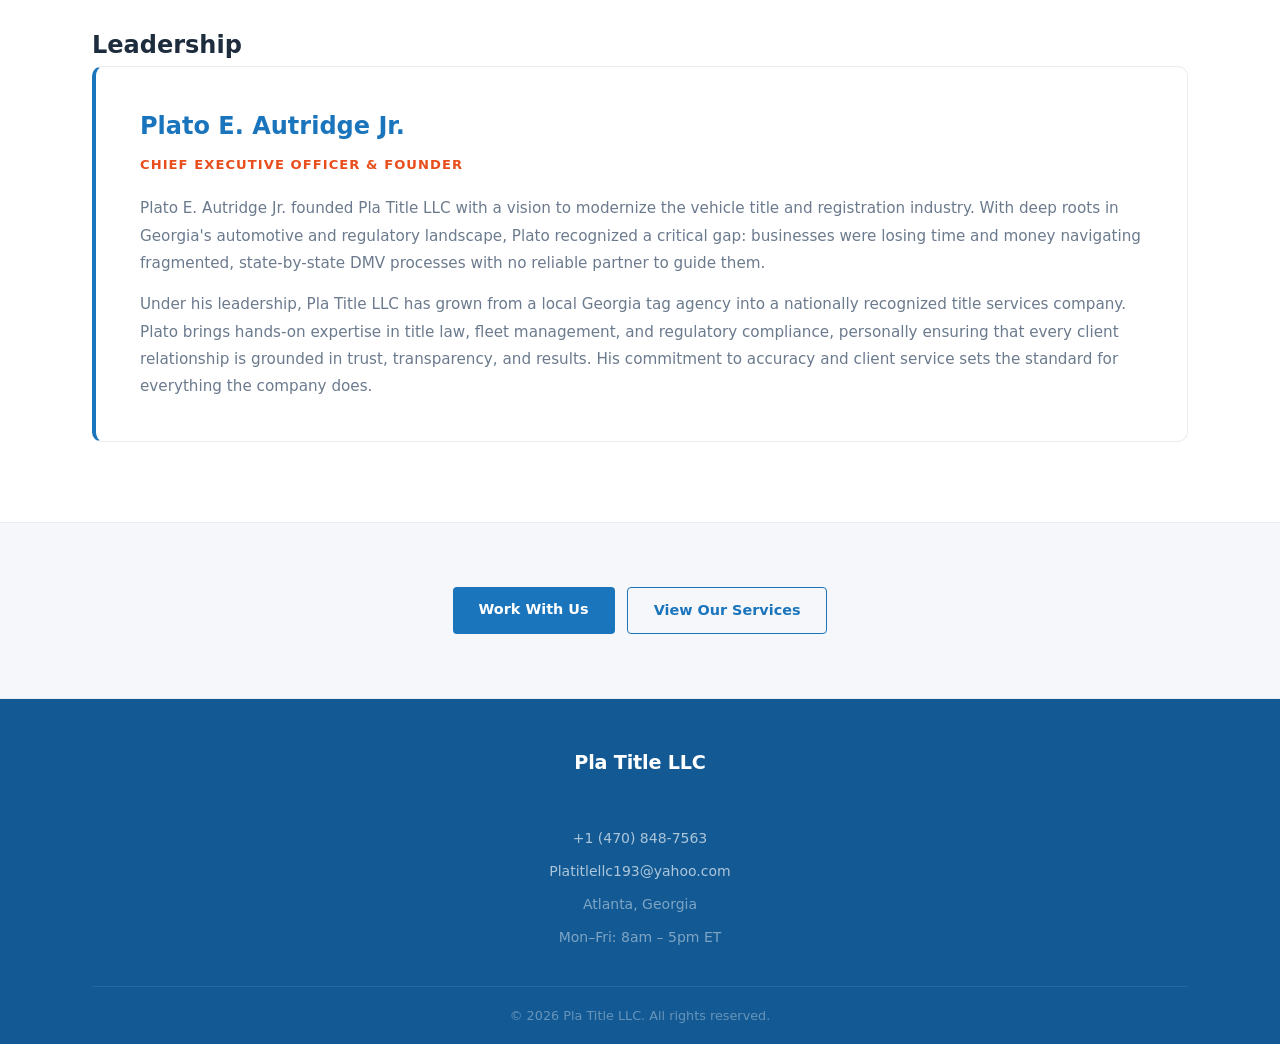
==== commit fc836f7b: "Add About Us and News page content, update hero headers - Filled in About Us with company story, mis" ====
--- a/about.html
+++ b/about.html
@@ -14,7 +14,6 @@
       <nav>
         <a href="index.html" class="nav-link">Home</a>
         <a href="services.html" class="nav-link">Services</a>
-        <a href="forms.html" class="nav-link">Forms &amp; DMV Info</a>
         <a href="about.html" class="nav-link active">About Us</a>
         <a href="news.html" class="nav-link">News</a>
         <a href="careers.html" class="nav-link">Careers</a>
@@ -28,19 +27,93 @@
     <button class="mobile-close" id="mobileClose">✕</button>
     <a href="index.html">Home</a>
     <a href="services.html">Services</a>
-    <a href="forms.html">Forms &amp; DMV Information</a>
     <a href="about.html">About Us</a>
     <a href="news.html">News</a>
     <a href="careers.html">Careers</a>
     <a href="contact.html" class="btn-contact">Contact Us</a>
   </div>
 
-  <!--
-  <section class="page-hero">...</section>
-  <section class="section">...</section>
-  <section class="section section-alt">...</section>
-  <section class="cta-band">...</section>
-  -->
+  <section class="page-hero page-hero-news">
+    <div class="hero-inner container">
+      <h1>About Pla Title LLC</h1>
+      <p>Georgia-rooted. Nationwide reach. Built on integrity, accuracy, and service.</p>
+    </div>
+  </section>
+
+  <section class="section">
+    <div class="container">
+      <div class="about-block">
+        <div class="about-text">
+          <h2 class="section-title">Our Story</h2>
+          <p>Pla Title LLC was founded with a straightforward mission: eliminate the frustration businesses and individuals face when navigating complex vehicle title and registration requirements. What started as a Georgia-based tag agency quickly grew into a full-service, nationwide operation, serving dealerships, fleet operators, financial institutions, and individual clients across all 50 states.</p>
+          <p>We built our reputation by doing the hard work — mastering every state's DMV rules, building direct relationships with county offices, and delivering results that meet deadlines. Today, Pla Title LLC is the trusted partner companies call when accuracy and speed are non-negotiable.</p>
+        </div>
+        <div class="about-stats">
+          <div class="stat-box">
+            <span class="num">50</span>
+            <span class="label">States Covered</span>
+          </div>
+          <div class="stat-box">
+            <span class="num">15+</span>
+            <span class="label">Specialized Services</span>
+          </div>
+          <div class="stat-box">
+            <span class="num">100%</span>
+            <span class="label">Accuracy Focus</span>
+          </div>
+        </div>
+      </div>
+    </div>
+  </section>
+
+  <section class="section section-alt">
+    <div class="container">
+      <h2 class="section-title text-center">Our Mission &amp; Values</h2>
+      <div class="values-grid">
+        <div class="value-card">
+          <h3>Accuracy First</h3>
+          <p>A single error on a title document can cost weeks and thousands of dollars. We treat every file with the precision it demands, reviewing each submission before it leaves our hands.</p>
+        </div>
+        <div class="value-card">
+          <h3>Transparent Communication</h3>
+          <p>No surprises. We keep clients informed at every step — from intake to completion — so you always know exactly where your paperwork stands.</p>
+        </div>
+        <div class="value-card">
+          <h3>Nationwide Expertise</h3>
+          <p>Every state has different requirements. We invest in knowing them so our clients don't have to. Our team stays current on regulatory changes across all 50 states.</p>
+        </div>
+        <div class="value-card">
+          <h3>Client-Centered Service</h3>
+          <p>We work on your timeline, not the DMV's. Whether you have one vehicle or a fleet of thousands, you receive the same dedicated attention and urgency.</p>
+        </div>
+      </div>
+    </div>
+  </section>
+
+  <section class="section">
+    <div class="container">
+      <h2 class="section-title text-center">Leadership</h2>
+      <div class="leadership-block">
+        <div class="leader-card">
+          <div class="leader-info">
+            <h3>Plato E. Autridge Jr.</h3>
+            <span class="leader-title">Chief Executive Officer &amp; Founder</span>
+            <p>Plato E. Autridge Jr. founded Pla Title LLC with a vision to modernize the vehicle title and registration industry. With deep roots in Georgia's automotive and regulatory landscape, Plato recognized a critical gap: businesses were losing time and money navigating fragmented, state-by-state DMV processes with no reliable partner to guide them.</p>
+            <p>Under his leadership, Pla Title LLC has grown from a local Georgia tag agency into a nationally recognized title services company. Plato brings hands-on expertise in title law, fleet management, and regulatory compliance, personally ensuring that every client relationship is grounded in trust, transparency, and results. His commitment to accuracy and client service sets the standard for everything the company does.</p>
+          </div>
+        </div>
+      </div>
+    </div>
+  </section>
+
+  <section class="cta-band">
+    <div class="container">
+      <div class="cta-actions">
+        <a href="contact.html" class="btn-primary-solid">Work With Us</a>
+        <a href="services.html" class="btn-ghost">View Our Services</a>
+      </div>
+    </div>
+  </section>
 
   <footer>
     <div class="container">
--- a/styles.css
+++ b/styles.css
@@ -333,6 +333,25 @@
   z-index: 1;
 }
 
+.page-hero-news {
+  background-image: url('services.jpg') !important;
+  background-size: cover !important;
+  background-position: center center !important;
+  background-repeat: no-repeat !important;
+  position: relative;
+}
+.page-hero-news::before {
+  content: '';
+  position: absolute;
+  inset: 0;
+  background: rgba(27, 117, 188, 0.70);
+  z-index: 0;
+}
+.page-hero-news .container {
+  position: relative;
+  z-index: 1;
+}
+
 /* ===== SERVICES PAGE ===== */
 .services-list { display: grid; grid-template-columns: repeat(auto-fill, minmax(300px, 1fr)); gap: 20px; }
 .svc-item {
@@ -374,7 +393,8 @@
 .contact-sidebar p { color: var(--gray); margin-bottom: 32px; line-height: 1.7; }
 .contact-items { display: flex; flex-direction: column; gap: 18px; }
 .c-item { display: flex; gap: 14px; align-items: flex-start; }
-.c-icon { width: 42px; height: 42px; background: var(--off-white); border: 1px solid var(--light-gray); border-radius: 8px; display: flex; align-items: center; justify-content: center; font-size: 1.1rem; flex-shrink: 0; }
+.c-icon { width: 42px; height: 42px; background: var(--off-white); border: 1px solid var(--light-gray); border-radius: 8px; display: flex; align-items: center; justify-content: center; font-size: 1.1rem; flex-shrink: 0; color: var(--navy); }
+.c-icon i { display: flex; }
 .c-item strong { display: block; font-size: 0.9rem; color: var(--text); }
 .c-item span { font-size: 0.875rem; color: var(--gray); }
 
@@ -443,15 +463,59 @@
 .tag { padding: 3px 10px; background: var(--off-white); border: 1px solid var(--light-gray); border-radius: 10px; font-size: 0.72rem; font-weight: 600; color: var(--gray); }
 .tag.remote { background: rgba(200,168,75,0.1); border-color: rgba(200,168,75,0.4); color: #7a5c00; }
 
+/* ===== ABOUT PAGE — LEADERSHIP ===== */
+.leadership-block { display: flex; flex-direction: column; gap: 32px; }
+.leader-card {
+  background: var(--white);
+  border: 1px solid var(--light-gray);
+  border-radius: 10px;
+  padding: 40px 44px;
+  border-left: 4px solid var(--navy);
+}
+.leader-info h3 { font-size: 1.5rem; font-weight: 700; color: var(--navy); margin-bottom: 4px; }
+.leader-title { display: inline-block; font-size: 0.82rem; font-weight: 600; color: var(--gold); text-transform: uppercase; letter-spacing: 0.08em; margin-bottom: 20px; }
+.leader-info p { color: var(--gray); line-height: 1.8; margin-bottom: 14px; font-size: 0.95rem; }
+.leader-info p:last-child { margin-bottom: 0; }
+
 /* ===== NEWS PAGE ===== */
 .news-grid { display: grid; grid-template-columns: repeat(3, 1fr); gap: 24px; }
-.news-card { background: var(--white); border: 1px solid var(--light-gray); border-radius: 10px; overflow: hidden; transition: box-shadow 0.2s, transform 0.2s; }
+.news-card {
+  background: var(--white);
+  border: 1px solid var(--light-gray);
+  border-radius: 10px;
+  padding: 28px;
+  display: flex;
+  flex-direction: column;
+  gap: 12px;
+  transition: box-shadow 0.2s, transform 0.2s;
+}
 .news-card:hover { box-shadow: 0 6px 24px rgba(0,0,0,0.09); transform: translateY(-3px); }
-.news-thumb { height: 160px; background: linear-gradient(135deg, var(--navy) 0%, #2a5a8c 100%); display: flex; align-items: center; justify-content: center; font-size: 2.5rem; }
-.news-body { padding: 20px; }
-.news-date { font-size: 0.75rem; font-weight: 600; color: var(--gray); margin-bottom: 8px; }
-.news-body h4 { font-size: 0.95rem; font-weight: 700; color: var(--navy); margin-bottom: 8px; line-height: 1.4; }
-.news-body p { font-size: 0.85rem; color: var(--gray); line-height: 1.65; }
+.news-meta { display: flex; align-items: center; gap: 10px; flex-wrap: wrap; }
+.news-tag {
+  font-size: 0.72rem;
+  font-weight: 700;
+  text-transform: uppercase;
+  letter-spacing: 0.08em;
+  color: var(--white);
+  background: var(--navy);
+  padding: 3px 10px;
+  border-radius: 10px;
+}
+.news-date { font-size: 0.78rem; color: var(--gray); font-weight: 500; }
+.news-title { font-size: 1rem; font-weight: 700; color: var(--navy); line-height: 1.4; }
+.news-excerpt { font-size: 0.875rem; color: var(--gray); line-height: 1.75; flex: 1; }
+.news-read-more {
+  display: inline-block;
+  margin-top: 4px;
+  font-size: 0.82rem;
+  font-weight: 600;
+  color: var(--navy);
+  border-bottom: 2px solid var(--gold);
+  padding-bottom: 2px;
+  align-self: flex-start;
+  transition: color 0.2s;
+}
+.news-read-more:hover { color: var(--gold); }
 
 /* ===== SERVICES PAGE (simple) ===== */
 .svc-intro {
@@ -523,8 +587,9 @@
   padding: 18px 0;
   display: flex;
   justify-content: center;
-}
-.footer-bottom p { font-size: 0.8rem; color: rgba(255,255,255,0.35); }
+  text-align: center;
+}
+.footer-bottom p { font-size: 0.8rem; color: rgba(255,255,255,0.35); margin: 0; }
 
 /* ===== RESPONSIVE ===== */
 @media (max-width: 900px) {
@@ -536,6 +601,7 @@
   .segments-grid { grid-template-columns: 1fr; }
   .contact-layout { grid-template-columns: 1fr; gap: 32px; }
   .news-grid { grid-template-columns: repeat(2, 1fr); }
+  .leader-card { padding: 28px 24px; }
   .values-grid { grid-template-columns: 1fr; }
   .section { padding: 56px 0; }
   .page-hero { padding: 64px 0; }
@@ -560,10 +626,11 @@
   .stat-box { padding: 20px 14px; }
   .stat-box .num { font-size: 1.8rem; }
   .news-grid { grid-template-columns: 1fr; }
+  .leader-card { padding: 24px 20px; }
   .form-row { grid-template-columns: 1fr; }
   .job-card { flex-direction: column; align-items: flex-start; gap: 14px; }
   .cta-band { padding: 44px 0; }
-  .footer-bottom { flex-direction: column; text-align: center; gap: 8px; }
+  .footer-bottom { display: flex; flex-direction: column; align-items: center; text-align: center; gap: 8px; }
   .svc-plain-list { gap: 12px; }
   .svc-entry { padding: 20px 16px; }
   .svc-icon i { font-size: 1.6rem; }
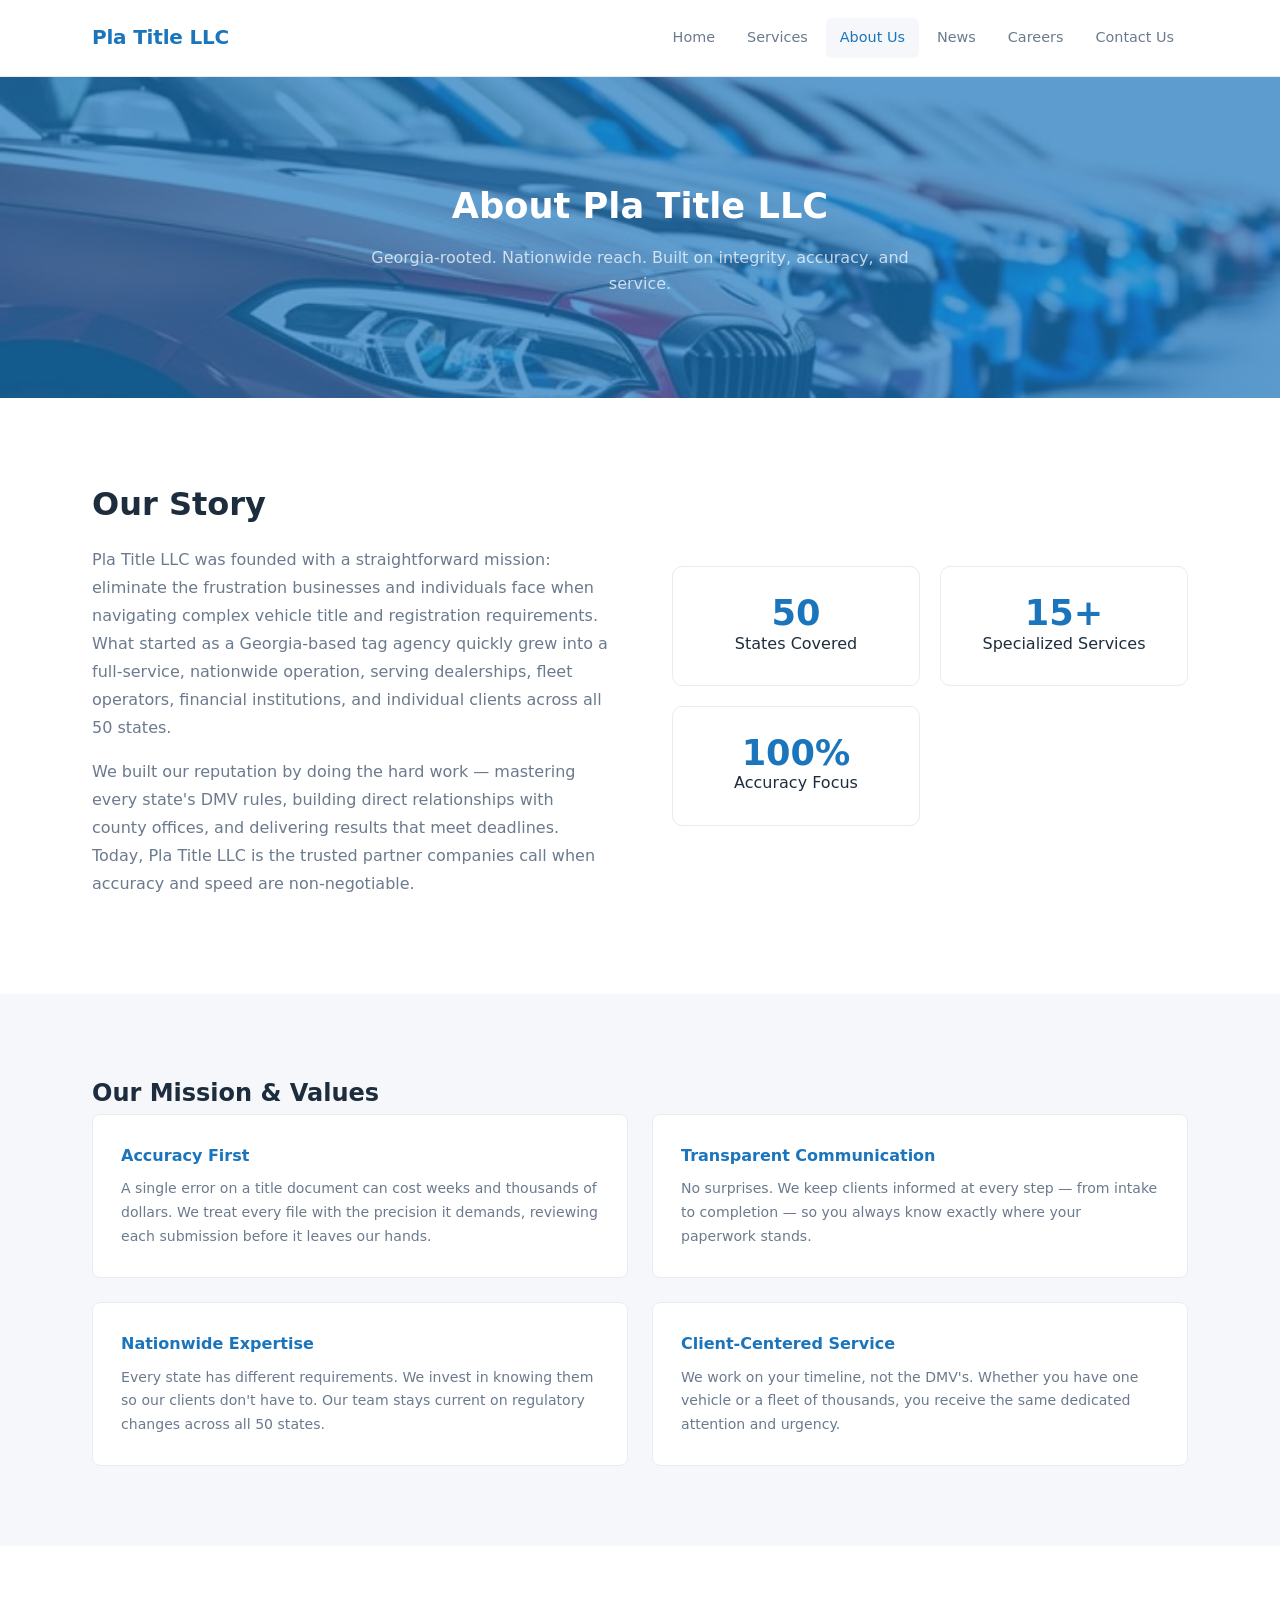
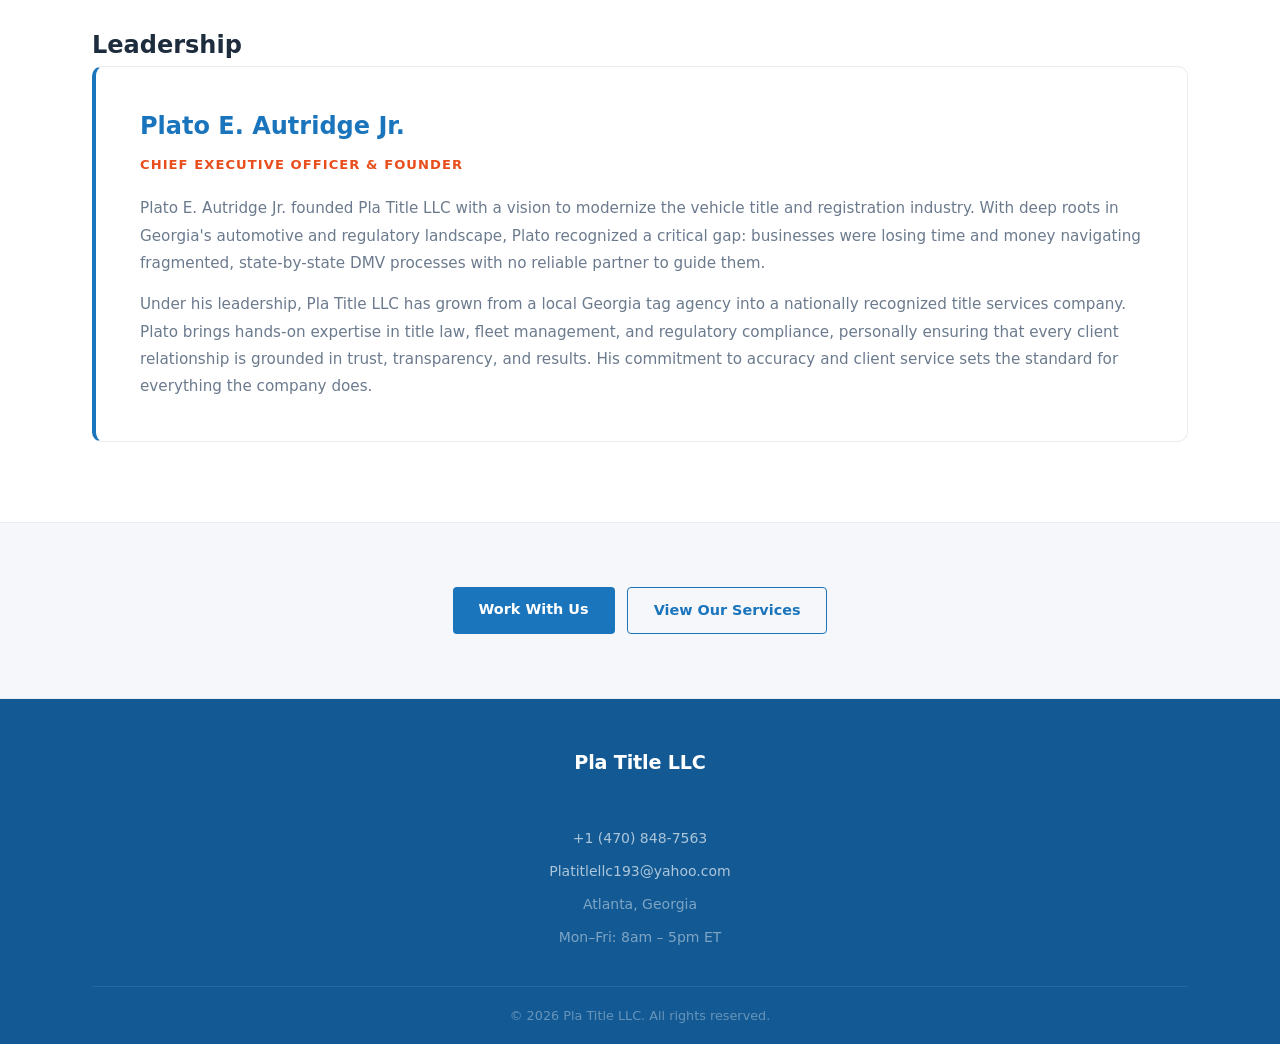
==== commit 025db50f: "Move Contact Us into main nav, remove separate blue button Contact Us is now a standard nav link on " ====
--- a/about.html
+++ b/about.html
@@ -17,8 +17,8 @@
         <a href="about.html" class="nav-link active">About Us</a>
         <a href="news.html" class="nav-link">News</a>
         <a href="careers.html" class="nav-link">Careers</a>
+        <a href="contact.html" class="nav-link">Contact Us</a>
       </nav>
-      <a href="contact.html" class="btn-contact">Contact Us</a>
       <button class="hamburger" id="hamburger" aria-label="Open menu"><span></span><span></span><span></span></button>
     </div>
   </header>
--- a/styles.css
+++ b/styles.css
@@ -334,22 +334,9 @@
 }
 
 .page-hero-news {
-  background-image: url('services.jpg') !important;
-  background-size: cover !important;
-  background-position: center center !important;
-  background-repeat: no-repeat !important;
-  position: relative;
-}
-.page-hero-news::before {
-  content: '';
-  position: absolute;
-  inset: 0;
-  background: rgba(27, 117, 188, 0.70);
-  z-index: 0;
-}
-.page-hero-news .container {
-  position: relative;
-  z-index: 1;
+  background:
+    linear-gradient(rgba(27, 117, 188, 0.70), rgba(27, 117, 188, 0.70)),
+    url('services.jpg') center center / cover no-repeat !important;
 }
 
 /* ===== SERVICES PAGE ===== */
@@ -593,7 +580,7 @@
 
 /* ===== RESPONSIVE ===== */
 @media (max-width: 900px) {
-  nav, .btn-contact { display: none; }
+  nav, .nav-wrapper .btn-contact { display: none; }
   .hamburger { display: flex; }
   .about-block { grid-template-columns: 1fr; gap: 32px; }
   .about-stats { grid-template-columns: repeat(2, 1fr); gap: 14px; }
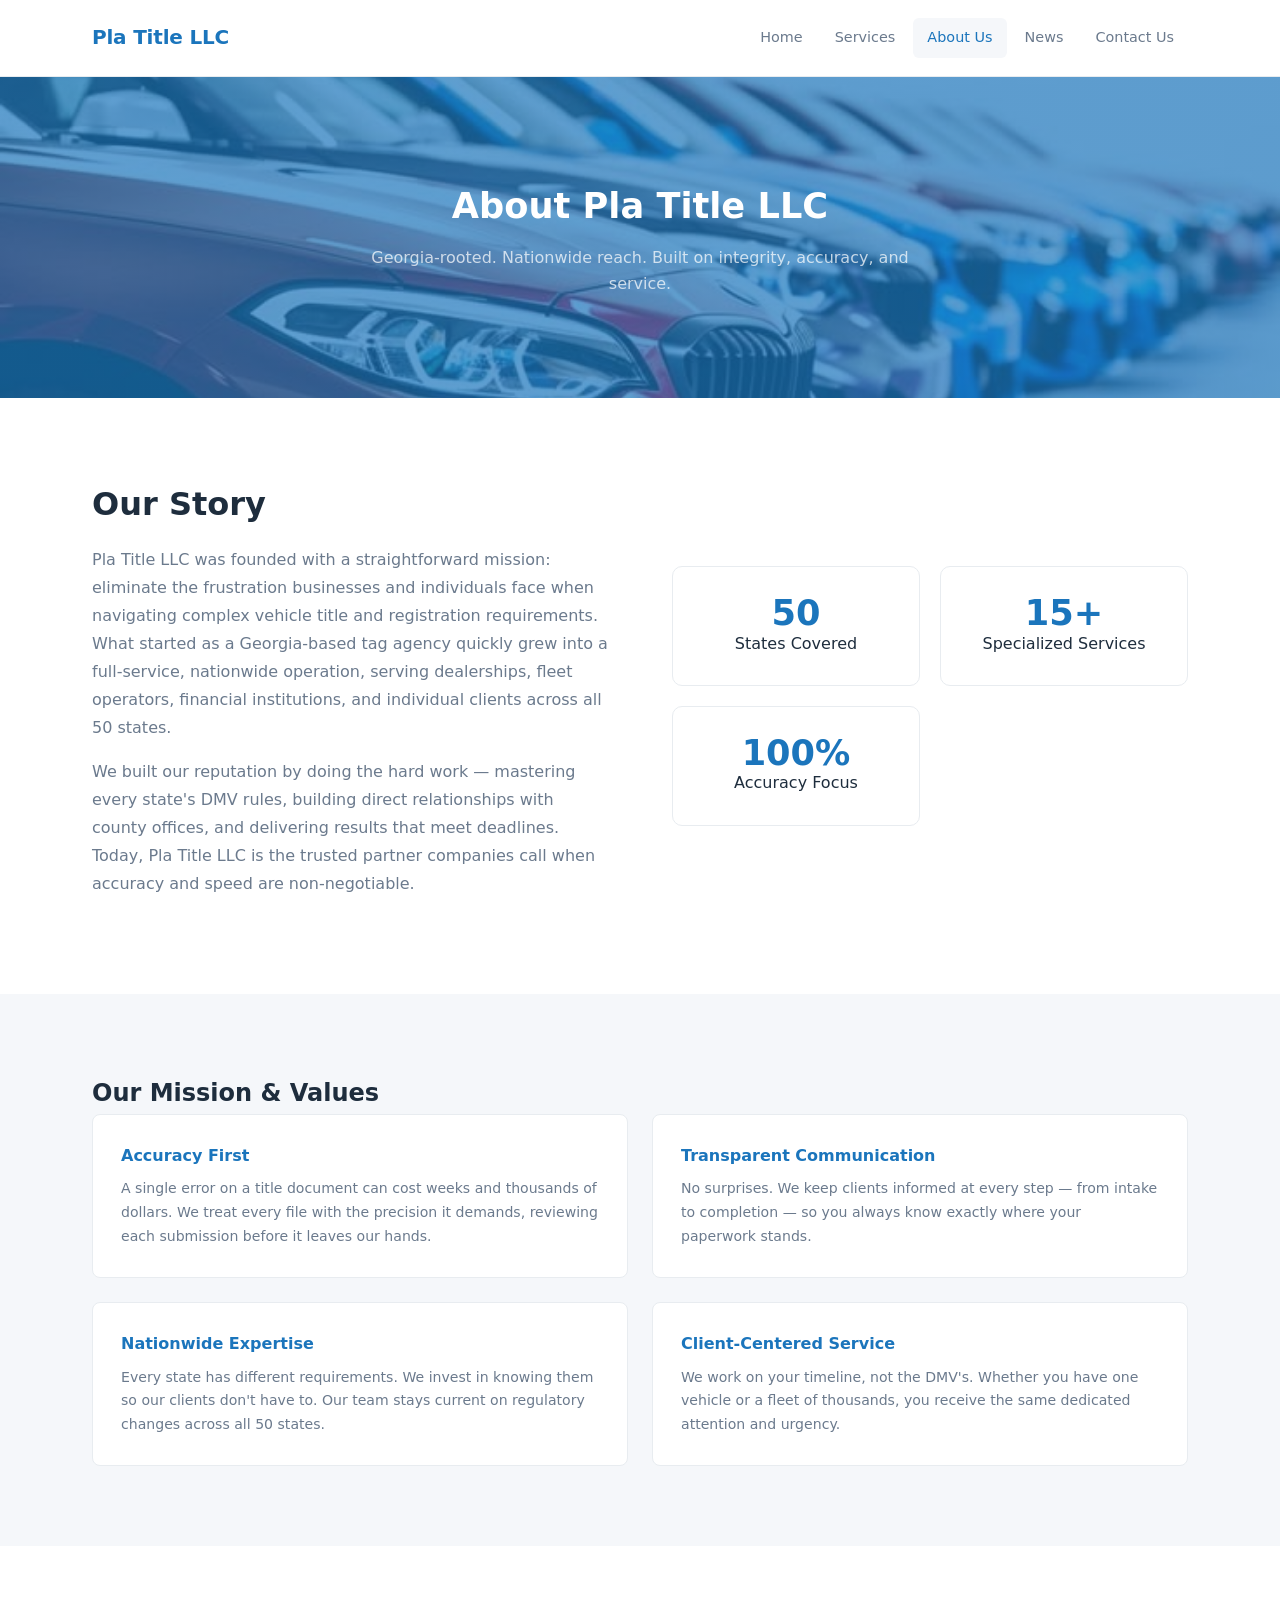
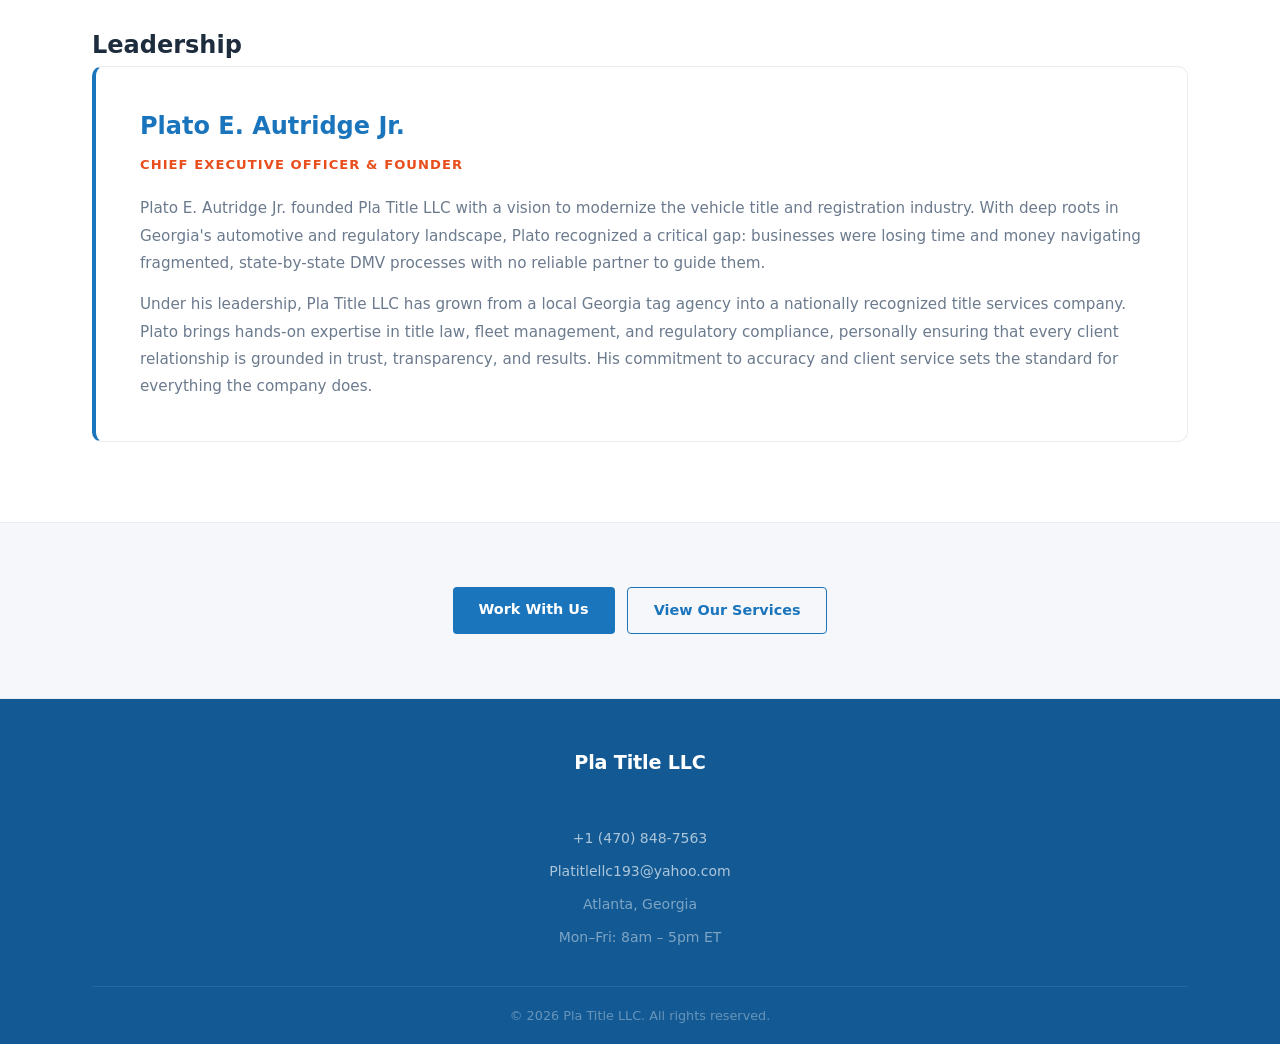
==== commit 1f0b53bd: "Remove Careers from nav on all pages Co-Authored-By: Claude Sonnet 4.6 <noreply@anthropic.com>" ====
--- a/about.html
+++ b/about.html
@@ -16,7 +16,6 @@
         <a href="services.html" class="nav-link">Services</a>
         <a href="about.html" class="nav-link active">About Us</a>
         <a href="news.html" class="nav-link">News</a>
-        <a href="careers.html" class="nav-link">Careers</a>
         <a href="contact.html" class="nav-link">Contact Us</a>
       </nav>
       <button class="hamburger" id="hamburger" aria-label="Open menu"><span></span><span></span><span></span></button>
@@ -29,7 +28,6 @@
     <a href="services.html">Services</a>
     <a href="about.html">About Us</a>
     <a href="news.html">News</a>
-    <a href="careers.html">Careers</a>
     <a href="contact.html" class="btn-contact">Contact Us</a>
   </div>
 
